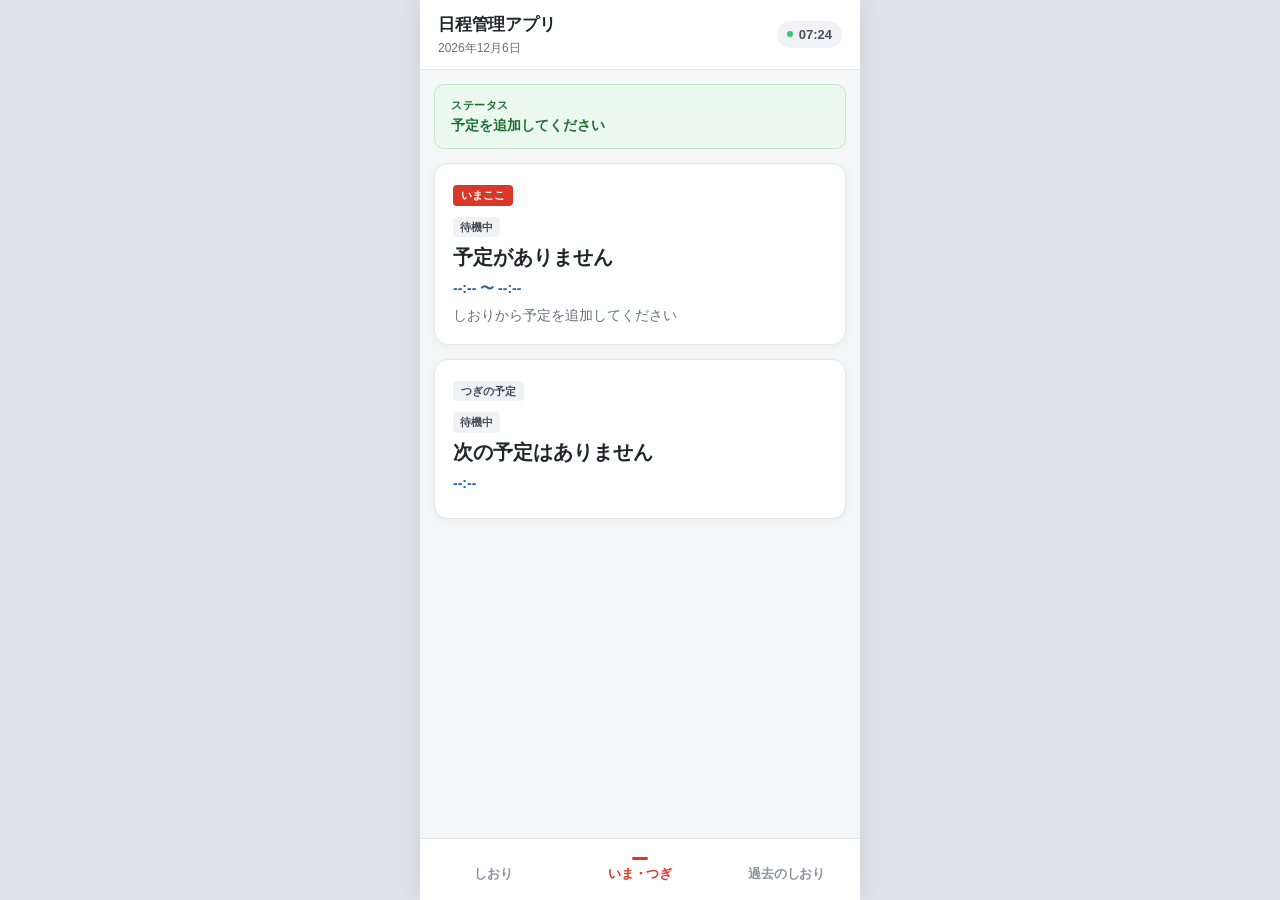
==== index.html @ 56a8723a "Add files via upload" ====
<!DOCTYPE html>
<html lang="ja">
<head>
  <meta charset="UTF-8">
  <meta name="viewport" content="width=device-width, initial-scale=1.0, maximum-scale=1.0, user-scalable=no, viewport-fit=cover">
  <meta name="theme-color" content="#FFFFFF">
  <meta name="apple-mobile-web-app-capable" content="yes">
  <meta name="apple-mobile-web-app-status-bar-style" content="default">
  <link rel="apple-touch-icon" href="icon.png">
  <link rel="icon" href="icon.png">
  <link rel="manifest" href="manifest.json">
  <title>日程管理アプリ</title>
  <link rel="stylesheet" href="style.css">
  <script>
    // オフライン自動保存（Service Worker登録）
    if ('serviceWorker' in navigator) {
      window.addEventListener('load', () => {
        navigator.serviceWorker.register('./sw.js').catch(err => console.log('SW reg error', err));
      });
    }
  </script>
</head>
<body>

  <!-- モバイルアプリコンテナ -->
  <div class="mobile-frame">
    
    <!-- アプリ共通ヘッダー -->
    <header class="app-header">
      <div class="header-inner">
        <div>
          <h1 class="header-title">日程管理アプリ</h1>
          <div id="header-date-sub" class="header-subtitle">--月--日</div>
        </div>
        <div class="current-time-badge">
          <span class="time-dot"></span>
          <span id="header-clock">09:00</span>
        </div>
      </div>
    </header>

    <!-- メイン表示領域 -->
    <main class="app-content">

      <!-- ================= 画面①: しおり（本日の日程限定） ================= -->
      <section id="view-schedule" class="view-panel">
        
        <div class="today-header-card">
          <div class="today-header-info">
            <span class="today-badge">本日</span>
            <span id="main-day-label" class="today-date-text">--月--日</span>
            <span id="main-day-spots-count" class="today-count-text">0件の予定</span>
          </div>
          <button id="btn-open-add-schedule" class="btn-primary-small">+ 予定を追加</button>
        </div>

        <p class="timeline-hint">予定を押すと「現在の予定にする」や「内容変更」ができます</p>

        <!-- 本日のタイムライン一覧 -->
        <div id="schedule-list" class="schedule-timeline">
          <!-- JSで動的に本日の予定を出力 -->
        </div>
      </section>

      <!-- ================= 画面②: いま・つぎ ================= -->
      <section id="view-now-next" class="view-panel active">
        
        <!-- ステータス（移動タイミング） -->
        <div id="timing-status-card" class="timing-card status-relax">
          <div class="timing-body">
            <div class="timing-label" id="timing-label">ステータス</div>
            <div class="timing-message" id="timing-message">予定を追加してください</div>
          </div>
        </div>

        <!-- 1. いまどこにいるか -->
        <div class="card now-card">
          <div class="card-tag tag-now">いまここ</div>
          <div class="card-content">
            <div class="spot-type-badge-wrap">
              <span id="now-spot-badge" class="type-badge badge-spot">場所</span>
            </div>
            <h3 id="now-spot-title" class="spot-title">予定がありません</h3>
            <p id="now-spot-time" class="spot-time">--:-- 〜 --:--</p>
            <p id="now-spot-memo" class="spot-memo">しおりから予定を追加してください</p>
          </div>
        </div>

        <!-- 2. 次の予定は何か -->
        <div class="card next-card">
          <div class="card-tag tag-next">つぎの予定</div>
          <div class="card-content">
            <div class="spot-type-badge-wrap">
              <span id="next-spot-badge" class="type-badge badge-spot">場所</span>
            </div>
            <h3 id="next-spot-title" class="spot-title">次の予定はありません</h3>
            <p id="next-spot-time" class="spot-time">--:-- 開始予定</p>
            <p id="next-spot-memo" class="spot-memo"></p>
          </div>
        </div>

        <!-- アクションボタン -->
        <div class="action-buttons-wrap">
          <button id="btn-next-action" class="btn-main-action" style="display: none;">
            <span>次へ進む（移動・到着）</span>
            <span class="btn-arrow">&rarr;</span>
          </button>
        </div>

      </section>

      <!-- ================= 画面③: 過去のしおり（過去日程・カレンダー） ================= -->
      <section id="view-undecided" class="view-panel">
        
        <div class="section-box">
          <div class="panel-header">
            <div>
              <h2 class="panel-section-title">過去の日程・しおり</h2>
              <span class="summary-sub">前後の日程を切り替えて閲覧できます</span>
            </div>
            <button id="btn-open-add-day" class="btn-secondary-small">+ 日程追加</button>
          </div>

          <!-- 日程ナビゲーション -->
          <div class="past-day-navigator">
            <button id="btn-past-prev" class="btn-day-nav" title="前の日へ">&lt;</button>
            <div class="past-day-center">
              <select id="select-past-day" class="day-select-dropdown">
                <!-- JSで動的に日付の選択肢を出力 -->
              </select>
            </div>
            <button id="btn-past-next" class="btn-day-nav" title="次の日へ">&gt;</button>
          </div>

          <!-- 選択した日程のしおり一覧 -->
          <div id="past-day-schedule-list" class="schedule-timeline mt-3">
            <!-- JSで動的に予定一覧を出力 -->
          </div>
        </div>

      </section>

    </main>

    <!-- 下部3ボタン ナビゲーションメニュー -->
    <nav class="bottom-nav">
      <button class="nav-button" data-view="schedule">
        <span class="nav-indicator"></span>
        <span class="nav-text">しおり</span>
      </button>

      <button class="nav-button active" data-view="now-next">
        <span class="nav-indicator"></span>
        <span class="nav-text">いま・つぎ</span>
      </button>

      <button class="nav-button" data-view="undecided">
        <span class="nav-indicator"></span>
        <span class="nav-text">過去のしおり</span>
      </button>
    </nav>

  </div>

  <!-- ポップアップモーダル: 予定カードをタップした時のメニュー -->
  <div id="modal-spot-action" class="modal hidden">
    <div class="modal-backdrop"></div>
    <div class="modal-card">
      <div class="modal-header">
        <h3 id="spot-action-title" class="modal-title">予定の操作</h3>
        <button id="btn-close-spot-action" class="modal-close-btn">&times;</button>
      </div>
      <div class="spot-action-body">
        <div id="spot-action-info" class="spot-action-info-box">
          <div id="spot-action-name" class="action-item-name"></div>
          <div id="spot-action-time" class="action-item-time"></div>
        </div>
        <div class="spot-action-buttons">
          <button id="btn-set-as-current" class="btn-action-primary">
            <div class="btn-action-text">
              <strong>現在の予定にする</strong>
              <small>しおりで赤く囲み、現在地として設定します</small>
            </div>
          </button>
          
          <button id="btn-open-edit-content" class="btn-action-secondary">
            <div class="btn-action-text">
              <strong>内容を変更する</strong>
              <small>時間、場所名、乗車・降車駅などを編集します</small>
            </div>
          </button>

          <button id="btn-delete-from-action" class="btn-action-danger">
            <div class="btn-action-text">
              <strong>この予定を削除する</strong>
            </div>
          </button>
        </div>
      </div>
    </div>
  </div>

  <!-- モーダル: 予定・交通機関の追加・編集 -->
  <div id="modal-edit-item" class="modal hidden">
    <div class="modal-backdrop"></div>
    <div class="modal-card">
      <div class="modal-header">
        <h3 id="modal-title">予定の追加</h3>
        <button id="btn-close-modal" class="modal-close-btn">&times;</button>
      </div>
      <form id="schedule-form" class="modal-body">
        <input type="hidden" id="form-item-id">
        
        <!-- 種別選択: 場所・予定名 or 交通機関 -->
        <div class="form-group">
          <label class="form-label-bold">追加する情報の種類 *</label>
          <div class="type-selector-tabs">
            <label class="type-tab-label">
              <input type="radio" name="entry-type" value="spot" checked id="radio-type-spot">
              <span class="type-tab-card">場所・予定名</span>
            </label>
            <label class="type-tab-label">
              <input type="radio" name="entry-type" value="transit" id="radio-type-transit">
              <span class="type-tab-card">交通機関・移動</span>
            </label>
          </div>
        </div>

        <!-- 1. 場所・予定名の場合の入力 -->
        <div id="field-spot-container" class="form-group">
          <label for="form-title">場所・予定名 *</label>
          <input type="text" id="form-title" placeholder="例: 清水寺、祇園でランチ" class="input-text">
        </div>

        <!-- 2. 交通機関の場合の入力（乗車駅と降車駅の欄） -->
        <div id="field-transit-container" class="transit-container hidden">
          <div class="form-group">
            <label for="form-transit-line">路線・交通手段（任意）</label>
            <input type="text" id="form-transit-line" placeholder="例: JR奈良線、市バス206系統、徒歩" class="input-text">
            <div class="transit-chips mt-1">
              <button type="button" class="transit-chip" data-val="JR">JR</button>
              <button type="button" class="transit-chip" data-val="地下鉄">地下鉄</button>
              <button type="button" class="transit-chip" data-val="京阪">京阪</button>
              <button type="button" class="transit-chip" data-val="阪急">阪急</button>
              <button type="button" class="transit-chip" data-val="市バス">市バス</button>
              <button type="button" class="transit-chip" data-val="徒歩">徒歩</button>
              <button type="button" class="transit-chip" data-val="タクシー">タクシー</button>
            </div>
          </div>

          <div class="form-row mt-2">
            <div class="form-group flex-1">
              <label for="form-departure-station">乗車駅（出発地） *</label>
              <input type="text" id="form-departure-station" placeholder="例: 京都駅" class="input-text">
            </div>
            <div class="station-arrow-col">&rarr;</div>
            <div class="form-group flex-1">
              <label for="form-arrival-station">降車駅（到着地） *</label>
              <input type="text" id="form-arrival-station" placeholder="例: 稲荷駅" class="input-text">
            </div>
          </div>
        </div>

        <!-- 時間入力 -->
        <div class="form-row">
          <div class="form-group flex-1">
            <label for="form-start-time" id="label-start-time">開始・出発時刻 *</label>
            <input type="time" id="form-start-time" required class="input-text">
          </div>
          <div class="form-group flex-1">
            <label for="form-end-time" id="label-end-time">終了・到着時刻</label>
            <input type="time" id="form-end-time" class="input-text">
          </div>
        </div>

        <div class="form-group">
          <label for="form-memo">メモ（番線・注意点・予約など）</label>
          <input type="text" id="form-memo" placeholder="例: 8番のりば、予約済みなど" class="input-text">
        </div>

        <div class="modal-actions">
          <button type="button" id="btn-delete-item" class="btn-delete hidden">削除</button>
          <div class="flex-spacer"></div>
          <button type="button" id="btn-cancel-modal" class="btn-cancel">キャンセル</button>
          <button type="submit" class="btn-submit">保存</button>
        </div>
      </form>
    </div>
  </div>

  <!-- モーダル: 新しい日程の追加 -->
  <div id="modal-add-day" class="modal hidden">
    <div class="modal-backdrop"></div>
    <div class="modal-card">
      <div class="modal-header">
        <h3>新しい日程を追加</h3>
        <button id="btn-close-day-modal" class="modal-close-btn">&times;</button>
      </div>
      <form id="day-form" class="modal-body">
        <div class="form-group">
          <label for="new-day-date">日付 *</label>
          <input type="date" id="new-day-date" required class="input-text">
        </div>
        <div class="modal-actions">
          <div class="flex-spacer"></div>
          <button type="button" id="btn-cancel-day-modal" class="btn-cancel">キャンセル</button>
          <button type="submit" class="btn-submit">追加する</button>
        </div>
      </form>
    </div>
  </div>

  <script src="app.js"></script>
</body>
</html>
---- style.css ----
/* ===================================================
   日程管理アプリ - スタイルシート (絵文字なし・ミニマルデザイン)
   =================================================== */

:root {
  --primary-red: #D93829;       /* 朱色・現在予定の赤枠カラー */
  --primary-red-bg: #FFF5F4;    /* 現在予定の薄い赤背景 */
  --text-main: #22252A;
  --text-sub: #68707D;
  --bg-app: #F5F6F8;
  --card-bg: #FFFFFF;
  --border-color: #E2E5E9;
  --accent-blue: #2463A7;
  --accent-blue-bg: #EEF5FB;
  --radius-lg: 14px;
  --radius-md: 10px;
  --radius-sm: 6px;
}

* {
  box-sizing: border-box;
  margin: 0;
  padding: 0;
  -webkit-tap-highlight-color: transparent;
}

body {
  font-family: -apple-system, BlinkMacSystemFont, "Segoe UI", Roboto, "Hiragino Sans", "Hiragino Kaku Gothic ProN", Meiryo, sans-serif;
  background-color: #DFE2E6;
  color: var(--text-main);
  line-height: 1.5;
  display: flex;
  justify-content: center;
  min-height: 100vh;
}

/* スマホ表示フレーム */
.mobile-frame {
  width: 100%;
  max-width: 440px;
  min-height: 100vh;
  background-color: var(--bg-app);
  display: flex;
  flex-direction: column;
  position: relative;
  box-shadow: 0 0 24px rgba(0, 0, 0, 0.08);
}

/* ヘッダー */
.app-header {
  background-color: #FFFFFF;
  border-bottom: 1px solid var(--border-color);
  padding: 12px 18px;
  position: sticky;
  top: 0;
  z-index: 20;
}

.header-inner {
  display: flex;
  justify-content: space-between;
  align-items: center;
}

.header-title {
  font-size: 17px;
  font-weight: 700;
  letter-spacing: -0.2px;
}

.header-subtitle {
  font-size: 12px;
  color: var(--text-sub);
  margin-top: 1px;
}

.current-time-badge {
  display: flex;
  align-items: center;
  gap: 6px;
  background: #F0F2F5;
  padding: 4px 10px;
  border-radius: 20px;
  font-size: 13px;
  font-weight: 600;
  color: #4A505A;
}

.time-dot {
  width: 6px;
  height: 6px;
  background-color: #2ECC71;
  border-radius: 50%;
  display: inline-block;
}

/* メインコンテンツ領域 */
.app-content {
  flex: 1;
  padding: 14px 14px 84px 14px;
  overflow-y: auto;
}

.view-panel {
  display: none;
}

.view-panel.active {
  display: block;
}

.panel-header {
  display: flex;
  justify-content: space-between;
  align-items: center;
  margin-bottom: 8px;
}

.panel-section-title {
  font-size: 16px;
  font-weight: 700;
}

.summary-sub {
  font-size: 12px;
  color: var(--text-sub);
}

.btn-primary-small {
  background-color: var(--primary-red);
  color: #FFFFFF;
  border: none;
  font-size: 13px;
  font-weight: 600;
  padding: 6px 12px;
  border-radius: var(--radius-sm);
  cursor: pointer;
}

.btn-primary-small:active {
  opacity: 0.9;
}

.btn-secondary-small {
  background-color: #EAECEF;
  color: var(--text-main);
  border: none;
  font-size: 13px;
  font-weight: 600;
  padding: 6px 12px;
  border-radius: var(--radius-sm);
  cursor: pointer;
}

/* ===================================================
   本日のしおりヘッダーカード
   =================================================== */
.today-header-card {
  background-color: #FFFFFF;
  border-radius: var(--radius-md);
  padding: 12px 14px;
  display: flex;
  align-items: center;
  justify-content: space-between;
  margin-bottom: 12px;
  border: 1px solid var(--border-color);
}

.today-header-info {
  display: flex;
  align-items: center;
  gap: 8px;
}

.today-badge {
  background-color: var(--primary-red);
  color: #FFFFFF;
  font-size: 10px;
  font-weight: 700;
  padding: 2px 6px;
  border-radius: 4px;
}

.today-date-text {
  font-size: 16px;
  font-weight: 700;
}

.today-count-text {
  font-size: 12px;
  color: var(--text-sub);
  margin-left: 4px;
}

.timeline-hint {
  font-size: 12px;
  color: var(--text-sub);
  margin-bottom: 12px;
}

/* ===================================================
   ① しおり (予定一覧)
   =================================================== */
.schedule-timeline {
  display: flex;
  flex-direction: column;
  gap: 10px;
}

.schedule-card {
  background-color: var(--card-bg);
  border-radius: var(--radius-md);
  padding: 14px 16px;
  border: 1.5px solid var(--border-color);
  position: relative;
  cursor: pointer;
  transition: all 0.15s ease;
}

.schedule-card:active {
  transform: scale(0.99);
}

/* ★ 現在の予定は赤く囲まれる表示 ★ */
.schedule-card.is-current {
  border: 2.5px solid var(--primary-red) !important;
  background-color: var(--primary-red-bg);
  box-shadow: 0 4px 16px rgba(217, 56, 41, 0.18);
}

.schedule-card.is-current::before {
  content: "現在";
  position: absolute;
  top: -10px;
  right: 14px;
  background-color: var(--primary-red);
  color: #FFFFFF;
  font-size: 10px;
  font-weight: 700;
  padding: 1px 8px;
  border-radius: 8px;
  letter-spacing: 0.5px;
}

.schedule-card.is-past {
  opacity: 0.55;
  background-color: #FAFAFA;
}

/* 交通機関（移動）カードの個別スタイル */
.schedule-card.is-transit {
  border-left: 5px solid var(--accent-blue);
  background-color: #F8FBFE;
}

.schedule-card.is-transit.is-current {
  border: 2.5px solid var(--primary-red) !important;
  border-left: 6px solid var(--primary-red) !important;
  background-color: var(--primary-red-bg);
}

.card-top-row {
  display: flex;
  justify-content: space-between;
  align-items: center;
  margin-bottom: 6px;
}

.type-badge {
  display: inline-block;
  font-size: 11px;
  font-weight: 700;
  padding: 2px 7px;
  border-radius: 4px;
}

.badge-spot {
  background-color: #F0F2F5;
  color: #4A505A;
}

.badge-transit {
  background-color: var(--accent-blue-bg);
  color: var(--accent-blue);
}

.schedule-time {
  font-size: 14px;
  font-weight: 700;
  color: var(--accent-blue);
}

.schedule-card.is-current .schedule-time {
  color: var(--primary-red);
}

.schedule-title {
  font-size: 16px;
  font-weight: 700;
  color: var(--text-main);
  margin-bottom: 4px;
}

.schedule-stations-row {
  font-size: 14px;
  font-weight: 600;
  color: var(--accent-blue);
  margin-bottom: 4px;
}

.schedule-memo {
  font-size: 13px;
  color: var(--text-sub);
  margin-top: 2px;
}

/* ===================================================
   ② いま・つぎ
   =================================================== */
.timing-card {
  border-radius: var(--radius-md);
  padding: 12px 16px;
  margin-bottom: 14px;
  border: 1px solid transparent;
}

.timing-card.status-relax {
  background-color: #EBF8EE;
  border-color: #C3E7CB;
  color: #206E34;
}

.timing-card.status-warning {
  background-color: #FFF9E6;
  border-color: #FFE599;
  color: #945B00;
}

.timing-card.status-move {
  background-color: #E8F2FC;
  border-color: #BCD9F6;
  color: #175294;
}

.timing-label {
  font-size: 11px;
  font-weight: 700;
  letter-spacing: 0.5px;
}

.timing-message {
  font-size: 14px;
  font-weight: 600;
  margin-top: 2px;
}

.card {
  background-color: var(--card-bg);
  border-radius: var(--radius-lg);
  padding: 18px;
  margin-bottom: 14px;
  border: 1.5px solid var(--border-color);
  box-shadow: 0 2px 8px rgba(0, 0, 0, 0.04);
}

.card-tag {
  display: inline-block;
  font-size: 11px;
  font-weight: 700;
  padding: 2px 8px;
  border-radius: 4px;
  margin-bottom: 8px;
}

.tag-now {
  background-color: var(--primary-red);
  color: #FFFFFF;
}

.tag-next {
  background-color: #EEF2F6;
  color: #434B58;
}

.spot-type-badge-wrap {
  margin-bottom: 4px;
}

.spot-title {
  font-size: 20px;
  font-weight: 700;
  margin-bottom: 6px;
  color: var(--text-main);
}

.spot-time {
  font-size: 14px;
  font-weight: 600;
  color: var(--accent-blue);
  margin-bottom: 6px;
}

.spot-memo {
  font-size: 14px;
  color: var(--text-sub);
}

.action-buttons-wrap {
  margin-top: 18px;
}

.btn-main-action {
  width: 100%;
  padding: 15px;
  background-color: var(--primary-red);
  color: #FFFFFF;
  border: none;
  border-radius: var(--radius-md);
  font-size: 16px;
  font-weight: 700;
  cursor: pointer;
  display: flex;
  justify-content: center;
  align-items: center;
  gap: 8px;
  box-shadow: 0 4px 12px rgba(217, 56, 41, 0.25);
}

.btn-main-action:active {
  transform: scale(0.98);
}

/* ===================================================
   ③ 過去のしおり
   =================================================== */
.section-box {
  background-color: #FFFFFF;
  border-radius: var(--radius-md);
  padding: 16px;
  border: 1px solid var(--border-color);
}

.mt-1 {
  margin-top: 4px;
}

.mt-2 {
  margin-top: 8px;
}

.mt-3 {
  margin-top: 12px;
}

.past-day-navigator {
  display: flex;
  align-items: center;
  justify-content: space-between;
  gap: 8px;
  margin-top: 10px;
}

.btn-day-nav {
  width: 32px;
  height: 32px;
  border-radius: var(--radius-sm);
  background-color: #F0F2F5;
  border: none;
  font-size: 15px;
  font-weight: 700;
  color: var(--text-main);
  cursor: pointer;
  display: flex;
  align-items: center;
  justify-content: center;
}

.btn-day-nav:active {
  background-color: #E2E5E9;
}

.past-day-center {
  flex: 1;
}

.day-select-dropdown {
  width: 100%;
  padding: 8px 10px;
  border-radius: var(--radius-sm);
  border: 1px solid var(--border-color);
  font-size: 14px;
  font-weight: 600;
  color: var(--text-main);
  background-color: #FAFAFA;
}

/* ===================================================
   下部3ボタン ナビゲーションバー
   =================================================== */
.bottom-nav {
  position: fixed;
  bottom: 0;
  left: 50%;
  transform: translateX(-50%);
  width: 100%;
  max-width: 440px;
  height: 62px;
  background-color: #FFFFFF;
  border-top: 1px solid var(--border-color);
  display: flex;
  justify-content: space-around;
  align-items: center;
  padding-bottom: env(safe-area-inset-bottom, 0px);
  z-index: 30;
}

.nav-button {
  flex: 1;
  height: 100%;
  background: none;
  border: none;
  display: flex;
  flex-direction: column;
  align-items: center;
  justify-content: center;
  gap: 5px;
  color: #8C939E;
  cursor: pointer;
  position: relative;
  transition: all 0.15s ease;
}

.nav-indicator {
  width: 16px;
  height: 3px;
  background-color: transparent;
  border-radius: 2px;
  transition: background-color 0.2s ease;
}

.nav-button.active .nav-indicator {
  background-color: var(--primary-red);
}

.nav-text {
  font-size: 13px;
  font-weight: 700;
  letter-spacing: -0.2px;
}

.nav-button.active .nav-text {
  color: var(--primary-red);
}

/* ===================================================
   モーダル & ポップアップ
   =================================================== */
.modal {
  position: fixed;
  top: 0;
  left: 0;
  width: 100%;
  height: 100%;
  z-index: 50;
  display: flex;
  align-items: flex-end;
  justify-content: center;
}

.modal.hidden {
  display: none !important;
}

.modal-backdrop {
  position: absolute;
  width: 100%;
  height: 100%;
  background: rgba(0, 0, 0, 0.45);
}

.modal-card {
  position: relative;
  width: 100%;
  max-width: 440px;
  background-color: #FFFFFF;
  border-radius: var(--radius-lg) var(--radius-lg) 0 0;
  padding: 20px;
  z-index: 51;
  max-height: 90vh;
  overflow-y: auto;
  animation: slideUp 0.2s ease-out;
}

@keyframes slideUp {
  from { transform: translateY(100%); }
  to { transform: translateY(0); }
}

.modal-header {
  display: flex;
  justify-content: space-between;
  align-items: center;
  margin-bottom: 16px;
}

.modal-header h3 {
  font-size: 17px;
  font-weight: 700;
}

.modal-close-btn {
  background: none;
  border: none;
  font-size: 22px;
  color: var(--text-sub);
  cursor: pointer;
  width: 32px;
  height: 32px;
  display: flex;
  align-items: center;
  justify-content: center;
  border-radius: 50%;
}

.spot-action-info-box {
  background-color: #F8F9FA;
  padding: 12px 14px;
  border-radius: var(--radius-sm);
  margin-bottom: 16px;
  border: 1px solid var(--border-color);
}

.action-item-name {
  font-size: 16px;
  font-weight: 700;
  color: var(--text-main);
}

.action-item-time {
  font-size: 13px;
  color: var(--accent-blue);
  margin-top: 2px;
}

.spot-action-buttons {
  display: flex;
  flex-direction: column;
  gap: 10px;
}

.btn-action-primary, .btn-action-secondary, .btn-action-danger {
  width: 100%;
  padding: 13px 16px;
  border-radius: var(--radius-md);
  border: 1.5px solid transparent;
  cursor: pointer;
  text-align: left;
}

.btn-action-primary {
  background-color: var(--primary-red-bg);
  border-color: #F8C8C4;
  color: var(--primary-red);
}

.btn-action-secondary {
  background-color: #F5F6F8;
  border-color: var(--border-color);
  color: var(--text-main);
}

.btn-action-danger {
  background-color: #FFFFFF;
  border-color: #FBD5D5;
  color: #DC3545;
}

.btn-action-text strong {
  display: block;
  font-size: 15px;
}

.btn-action-text small {
  display: block;
  font-size: 12px;
  opacity: 0.8;
  margin-top: 2px;
}

.form-label-bold {
  font-size: 13px;
  font-weight: 700;
  color: var(--text-main);
}

.type-selector-tabs {
  display: flex;
  gap: 8px;
  margin-top: 4px;
}

.type-tab-label {
  flex: 1;
  cursor: pointer;
}

.type-tab-label input[type="radio"] {
  display: none;
}

.type-tab-card {
  display: block;
  padding: 9px;
  text-align: center;
  border-radius: var(--radius-sm);
  background-color: #F0F2F5;
  font-size: 13px;
  font-weight: 700;
  color: var(--text-sub);
  border: 1.5px solid transparent;
}

.type-tab-label input[type="radio"]:checked + .type-tab-card {
  background-color: #FFFFFF;
  border-color: var(--primary-red);
  color: var(--primary-red);
  box-shadow: 0 2px 6px rgba(217, 56, 41, 0.15);
}

/* 交通機関（乗車駅・降車駅）のレイアウト */
.transit-container {
  display: flex;
  flex-direction: column;
  gap: 6px;
}

.station-arrow-col {
  display: flex;
  align-items: center;
  justify-content: center;
  padding-top: 22px;
  font-size: 18px;
  font-weight: 700;
  color: #8C939E;
}

.transit-chips {
  display: flex;
  flex-wrap: wrap;
  gap: 5px;
}

.transit-chip {
  background: #F0F2F5;
  border: none;
  padding: 4px 8px;
  border-radius: 4px;
  font-size: 11px;
  font-weight: 600;
  color: #4A505A;
  cursor: pointer;
}

.modal-body {
  display: flex;
  flex-direction: column;
  gap: 14px;
}

.form-group {
  display: flex;
  flex-direction: column;
  gap: 5px;
}

.form-group label {
  font-size: 12px;
  font-weight: 600;
  color: var(--text-sub);
}

.form-row {
  display: flex;
  gap: 10px;
}

.flex-1 {
  flex: 1;
}

.input-text {
  padding: 9px 12px;
  border: 1px solid var(--border-color);
  border-radius: var(--radius-sm);
  font-size: 15px;
  outline: none;
  background-color: #FAFAFA;
}

.input-text:focus {
  border-color: var(--primary-red);
  background-color: #FFFFFF;
}

.modal-actions {
  display: flex;
  align-items: center;
  gap: 10px;
  margin-top: 10px;
}

.flex-spacer {
  flex: 1;
}

.btn-cancel {
  background: #F0F2F5;
  border: none;
  padding: 9px 16px;
  border-radius: var(--radius-sm);
  font-size: 14px;
  font-weight: 600;
  cursor: pointer;
}

.btn-submit {
  background: var(--primary-red);
  color: #FFFFFF;
  border: none;
  padding: 9px 20px;
  border-radius: var(--radius-sm);
  font-size: 14px;
  font-weight: 700;
  cursor: pointer;
}

.btn-delete {
  background: none;
  border: none;
  color: #DC3545;
  font-size: 14px;
  font-weight: 600;
  cursor: pointer;
}
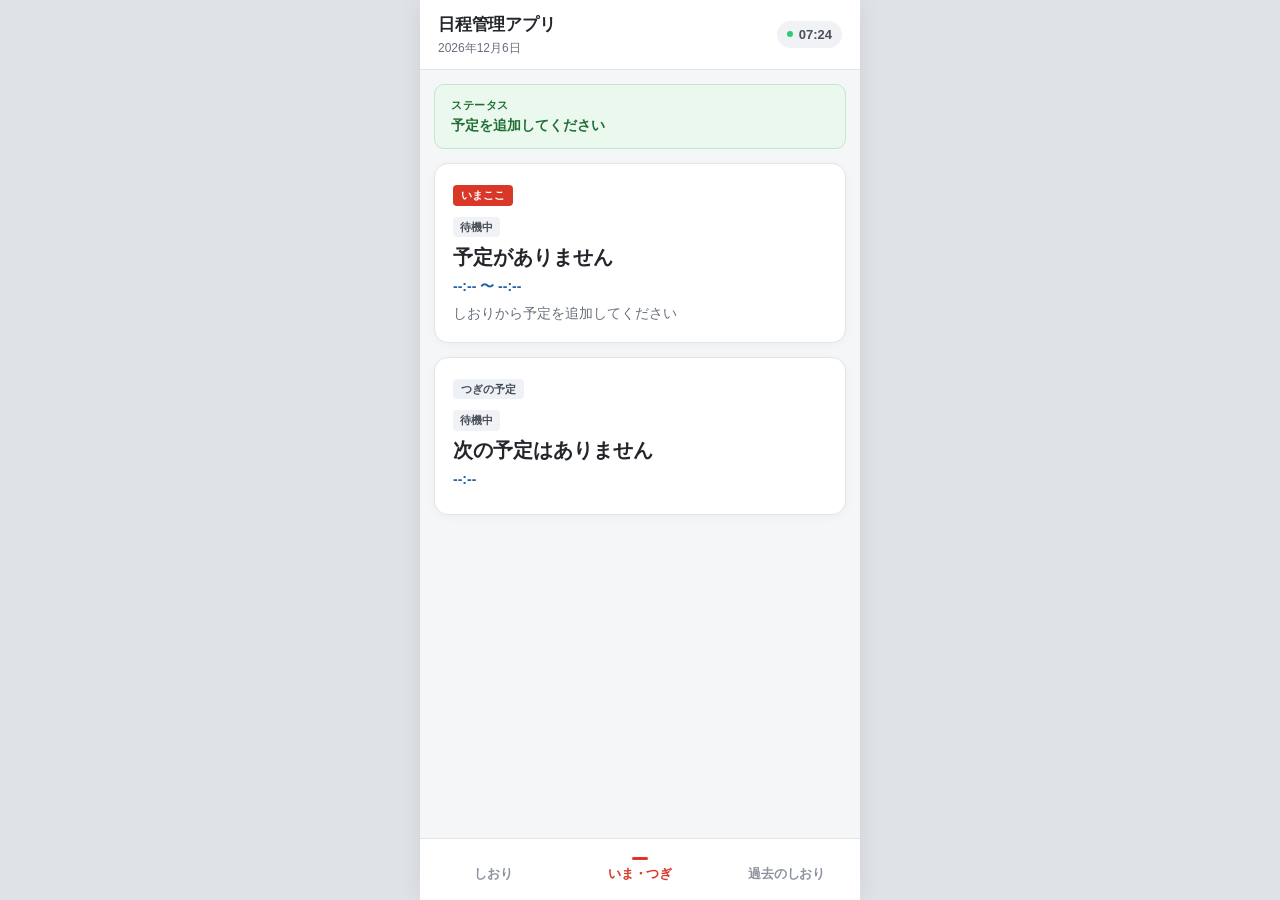
==== commit 7677ab17: "Add files via upload" ====
--- a/index.html
+++ b/index.html
@@ -12,7 +12,6 @@
   <title>日程管理アプリ</title>
   <link rel="stylesheet" href="style.css">
   <script>
-    // オフライン自動保存（Service Worker登録）
     if ('serviceWorker' in navigator) {
       window.addEventListener('load', () => {
         navigator.serviceWorker.register('./sw.js').catch(err => console.log('SW reg error', err));
@@ -54,7 +53,7 @@
           <button id="btn-open-add-schedule" class="btn-primary-small">+ 予定を追加</button>
         </div>
 
-        <p class="timeline-hint">予定を押すと「現在の予定にする」や「内容変更」ができます</p>
+        <p class="timeline-hint">予定を押すと操作メニュー、長押しで並び替えできます</p>
 
         <!-- 本日のタイムライン一覧 -->
         <div id="schedule-list" class="schedule-timeline">
@@ -81,6 +80,7 @@
               <span id="now-spot-badge" class="type-badge badge-spot">場所</span>
             </div>
             <h3 id="now-spot-title" class="spot-title">予定がありません</h3>
+            <p id="now-spot-sub" class="spot-sub-info"></p>
             <p id="now-spot-time" class="spot-time">--:-- 〜 --:--</p>
             <p id="now-spot-memo" class="spot-memo">しおりから予定を追加してください</p>
           </div>
@@ -94,6 +94,7 @@
               <span id="next-spot-badge" class="type-badge badge-spot">場所</span>
             </div>
             <h3 id="next-spot-title" class="spot-title">次の予定はありません</h3>
+            <p id="next-spot-sub" class="spot-sub-info"></p>
             <p id="next-spot-time" class="spot-time">--:-- 開始予定</p>
             <p id="next-spot-memo" class="spot-memo"></p>
           </div>
@@ -186,7 +187,7 @@
           <button id="btn-open-edit-content" class="btn-action-secondary">
             <div class="btn-action-text">
               <strong>内容を変更する</strong>
-              <small>時間、場所名、乗車・降車駅などを編集します</small>
+              <small>時間、場所名、駅名、乗り場などを編集します</small>
             </div>
           </button>
 
@@ -226,15 +227,41 @@
           </div>
         </div>
 
-        <!-- 1. 場所・予定名の場合の入力 -->
-        <div id="field-spot-container" class="form-group">
-          <label for="form-title">場所・予定名 *</label>
-          <input type="text" id="form-title" placeholder="例: 清水寺、祇園でランチ" class="input-text">
-        </div>
-
-        <!-- 2. 交通機関の場合の入力（乗車駅と降車駅の欄） -->
+        <!-- 1. 場所・予定名の場合の入力（最寄り駅を追加、路線・駅は削除） -->
+        <div id="field-spot-container" class="form-group-stack">
+          <div class="form-group">
+            <label for="form-title">場所・予定名 *</label>
+            <input type="text" id="form-title" placeholder="例: 清水寺、祇園でランチ" class="input-text">
+          </div>
+          <div class="form-group mt-2">
+            <label for="form-nearest-station">最寄り駅（任意）</label>
+            <input type="text" id="form-nearest-station" placeholder="例: 清水五条駅、祇園四条駅" class="input-text">
+          </div>
+        </div>
+
+        <!-- 2. 交通機関の場合の入力（乗車駅・降車駅を一番上へ、乗り場欄を追加） -->
         <div id="field-transit-container" class="transit-container hidden">
-          <div class="form-group">
+          <!-- 乗車駅・降車駅（一番上に配置） -->
+          <div class="form-row">
+            <div class="form-group flex-1">
+              <label for="form-departure-station">乗車駅（出発地） *</label>
+              <input type="text" id="form-departure-station" placeholder="例: 京都駅" class="input-text">
+            </div>
+            <div class="station-arrow-col">&rarr;</div>
+            <div class="form-group flex-1">
+              <label for="form-arrival-station">降車駅（到着地） *</label>
+              <input type="text" id="form-arrival-station" placeholder="例: 稲荷駅" class="input-text">
+            </div>
+          </div>
+
+          <!-- 何番乗り場か -->
+          <div class="form-group mt-2">
+            <label for="form-transit-platform">乗り場（番線）（任意）</label>
+            <input type="text" id="form-transit-platform" placeholder="例: 8番のりば、D2乗り場" class="input-text">
+          </div>
+
+          <!-- 路線・交通手段 -->
+          <div class="form-group mt-2">
             <label for="form-transit-line">路線・交通手段（任意）</label>
             <input type="text" id="form-transit-line" placeholder="例: JR奈良線、市バス206系統、徒歩" class="input-text">
             <div class="transit-chips mt-1">
@@ -247,22 +274,10 @@
               <button type="button" class="transit-chip" data-val="タクシー">タクシー</button>
             </div>
           </div>
-
-          <div class="form-row mt-2">
-            <div class="form-group flex-1">
-              <label for="form-departure-station">乗車駅（出発地） *</label>
-              <input type="text" id="form-departure-station" placeholder="例: 京都駅" class="input-text">
-            </div>
-            <div class="station-arrow-col">&rarr;</div>
-            <div class="form-group flex-1">
-              <label for="form-arrival-station">降車駅（到着地） *</label>
-              <input type="text" id="form-arrival-station" placeholder="例: 稲荷駅" class="input-text">
-            </div>
-          </div>
         </div>
 
         <!-- 時間入力 -->
-        <div class="form-row">
+        <div class="form-row mt-2">
           <div class="form-group flex-1">
             <label for="form-start-time" id="label-start-time">開始・出発時刻 *</label>
             <input type="time" id="form-start-time" required class="input-text">
@@ -273,9 +288,9 @@
           </div>
         </div>
 
-        <div class="form-group">
-          <label for="form-memo">メモ（番線・注意点・予約など）</label>
-          <input type="text" id="form-memo" placeholder="例: 8番のりば、予約済みなど" class="input-text">
+        <div class="form-group mt-2">
+          <label for="form-memo">メモ（注意点・予約・料金など）</label>
+          <input type="text" id="form-memo" placeholder="例: 乗換注意、予約番号など" class="input-text">
         </div>
 
         <div class="modal-actions">
@@ -310,6 +325,9 @@
     </div>
   </div>
 
+  <!-- 操作フィードバック用トースト通知 -->
+  <div id="app-toast" class="app-toast"></div>
+
   <script src="app.js"></script>
 </body>
 </html>
--- a/style.css
+++ b/style.css
@@ -214,7 +214,10 @@
   border: 1.5px solid var(--border-color);
   position: relative;
   cursor: pointer;
-  transition: all 0.15s ease;
+  transition: transform 0.15s ease, box-shadow 0.15s ease, opacity 0.15s ease;
+  user-select: none;
+  -webkit-user-select: none;
+  touch-action: pan-y;
 }
 
 .schedule-card:active {
@@ -247,7 +250,7 @@
   background-color: #FAFAFA;
 }
 
-/* 交通機関（移動）カードの個別スタイル */
+/* 交通機関カードの個別スタイル */
 .schedule-card.is-transit {
   border-left: 5px solid var(--accent-blue);
   background-color: #F8FBFE;
@@ -301,10 +304,56 @@
   margin-bottom: 4px;
 }
 
+/* ★ ご要望: 乗車駅と降車駅どちらもハッキリ見える表示 ★ */
 .schedule-stations-row {
+  font-size: 16px;
+  font-weight: 700;
+  color: var(--text-main);
+  display: flex;
+  align-items: center;
+  gap: 8px;
+  margin-bottom: 4px;
+}
+
+.station-badge {
+  background-color: #FFFFFF;
+  padding: 3px 8px;
+  border-radius: 4px;
+  border: 1px solid #D2DFEE;
+  color: var(--accent-blue);
+}
+
+.station-arrow {
+  color: var(--accent-blue);
   font-size: 14px;
-  font-weight: 600;
-  color: var(--accent-blue);
+}
+
+.transit-sub-row {
+  display: flex;
+  align-items: center;
+  gap: 6px;
+  font-size: 13px;
+  color: var(--text-sub);
+  margin-bottom: 4px;
+}
+
+.platform-badge {
+  background-color: #FFF3DC;
+  color: #B26A00;
+  font-size: 11px;
+  font-weight: 700;
+  padding: 1px 6px;
+  border-radius: 4px;
+  border: 1px solid #FFE2AA;
+}
+
+.nearest-badge {
+  display: inline-block;
+  background-color: #F0F2F5;
+  color: #555E6D;
+  font-size: 11px;
+  padding: 1px 7px;
+  border-radius: 4px;
   margin-bottom: 4px;
 }
 
@@ -389,8 +438,15 @@
 .spot-title {
   font-size: 20px;
   font-weight: 700;
-  margin-bottom: 6px;
+  margin-bottom: 4px;
   color: var(--text-main);
+}
+
+.spot-sub-info {
+  font-size: 13px;
+  font-weight: 600;
+  color: var(--accent-blue);
+  margin-bottom: 4px;
 }
 
 .spot-time {
@@ -731,7 +787,12 @@
 .transit-container {
   display: flex;
   flex-direction: column;
-  gap: 6px;
+  gap: 2px;
+}
+
+.form-group-stack {
+  display: flex;
+  flex-direction: column;
 }
 
 .station-arrow-col {
@@ -741,7 +802,7 @@
   padding-top: 22px;
   font-size: 18px;
   font-weight: 700;
-  color: #8C939E;
+  color: var(--accent-blue);
 }
 
 .transit-chips {
@@ -764,7 +825,7 @@
 .modal-body {
   display: flex;
   flex-direction: column;
-  gap: 14px;
+  gap: 10px;
 }
 
 .form-group {
@@ -781,7 +842,7 @@
 
 .form-row {
   display: flex;
-  gap: 10px;
+  gap: 8px;
 }
 
 .flex-1 {
@@ -842,3 +903,120 @@
   font-weight: 600;
   cursor: pointer;
 }
+
+/* ===================================================
+   予定の長押しドラッグ＆ドロップ並び替えスタイル
+   =================================================== */
+
+/* ドラッグ元のプレースホルダー */
+.schedule-card.is-dragging-original {
+  opacity: 0.35 !important;
+  border: 2px dashed #9EABC0 !important;
+  background-color: #F0F3F8 !important;
+  box-shadow: none !important;
+  transform: scale(0.98) !important;
+}
+
+/* 長押し中に浮き上がるゴースト要素 */
+.drag-ghost {
+  position: fixed !important;
+  z-index: 10000 !important;
+  pointer-events: none !important;
+  border-radius: var(--radius-md) !important;
+  background-color: #FFFFFF !important;
+  border: 2px solid var(--accent-blue) !important;
+  box-shadow: 0 14px 32px rgba(20, 45, 80, 0.28) !important;
+  transform: scale(1.03) !important;
+  opacity: 0.96 !important;
+  margin: 0 !important;
+  box-sizing: border-box !important;
+  transition: transform 0.08s ease, box-shadow 0.08s ease !important;
+}
+
+.drag-ghost.is-current {
+  border: 2.5px solid var(--primary-red) !important;
+}
+
+/* 挿入位置を示す青いラインインジケーター */
+.drop-indicator {
+  height: 4px;
+  background-color: var(--accent-blue);
+  border-radius: 2px;
+  margin: 4px 0;
+  box-shadow: 0 0 10px rgba(36, 99, 167, 0.6);
+  position: relative;
+  transition: all 0.15s ease;
+}
+
+.drop-indicator::before {
+  content: "";
+  position: absolute;
+  left: -4px;
+  top: -4px;
+  width: 12px;
+  height: 12px;
+  border-radius: 50%;
+  background-color: var(--accent-blue);
+}
+
+.drop-indicator::after {
+  content: "";
+  position: absolute;
+  right: -4px;
+  top: -4px;
+  width: 12px;
+  height: 12px;
+  border-radius: 50%;
+  background-color: var(--accent-blue);
+}
+
+/* カード右上の控えめなドラッグ用グリップアイコン */
+.drag-grip-icon {
+  display: inline-flex;
+  flex-direction: column;
+  justify-content: center;
+  align-items: center;
+  gap: 2.5px;
+  width: 16px;
+  height: 16px;
+  opacity: 0.35;
+  margin-left: 6px;
+  cursor: grab;
+}
+
+.drag-grip-icon span {
+  display: block;
+  width: 12px;
+  height: 2px;
+  background-color: #555E6D;
+  border-radius: 1px;
+}
+
+.schedule-card:active .drag-grip-icon {
+  opacity: 0.7;
+}
+
+/* 並び替え完了時のトースト通知 */
+.app-toast {
+  position: fixed;
+  bottom: 80px;
+  left: 50%;
+  transform: translateX(-50%) translateY(20px);
+  background-color: rgba(30, 36, 46, 0.92);
+  color: #FFFFFF;
+  padding: 10px 18px;
+  border-radius: 20px;
+  font-size: 13px;
+  font-weight: 600;
+  box-shadow: 0 6px 20px rgba(0, 0, 0, 0.25);
+  z-index: 99999;
+  opacity: 0;
+  pointer-events: none;
+  transition: opacity 0.25s ease, transform 0.25s ease;
+  white-space: nowrap;
+}
+
+.app-toast.show {
+  opacity: 1;
+  transform: translateX(-50%) translateY(0);
+}
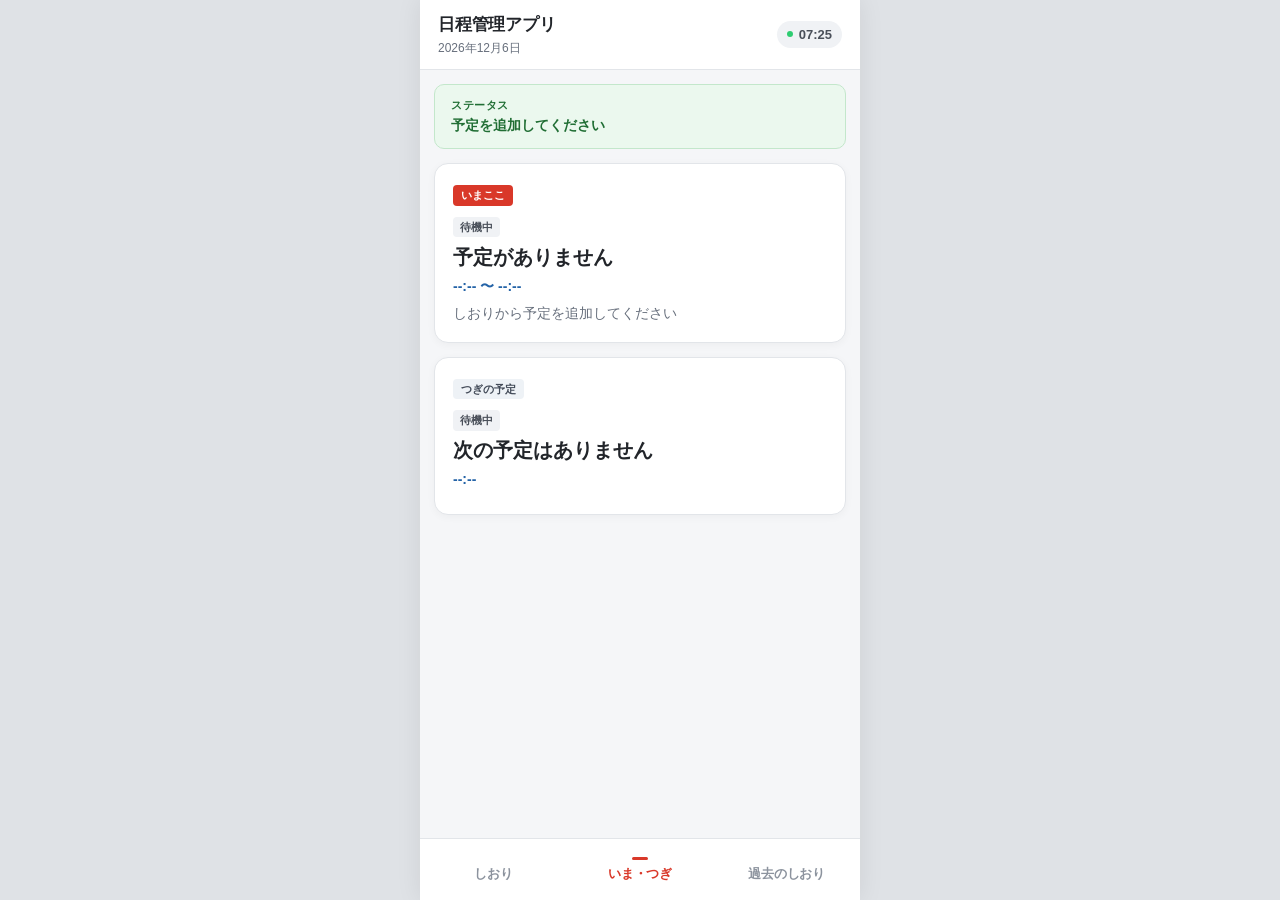
==== commit b61b7f6d: "Add files via upload" ====
--- a/index.html
+++ b/index.html
@@ -240,7 +240,7 @@
         </div>
 
         <!-- 2. 交通機関の場合の入力（乗車駅・降車駅を一番上へ、乗り場欄を追加） -->
-        <div id="field-transit-container" class="transit-container hidden">
+        <div id="field-transit-container" class="transit-container hidden" style="display: none;">
           <!-- 乗車駅・降車駅（一番上に配置） -->
           <div class="form-row">
             <div class="form-group flex-1">
--- a/style.css
+++ b/style.css
@@ -623,6 +623,7 @@
   justify-content: center;
 }
 
+.hidden,
 .modal.hidden {
   display: none !important;
 }
@@ -788,6 +789,11 @@
   display: flex;
   flex-direction: column;
   gap: 2px;
+}
+
+.transit-container.hidden,
+.form-group-stack.hidden {
+  display: none !important;
 }
 
 .form-group-stack {
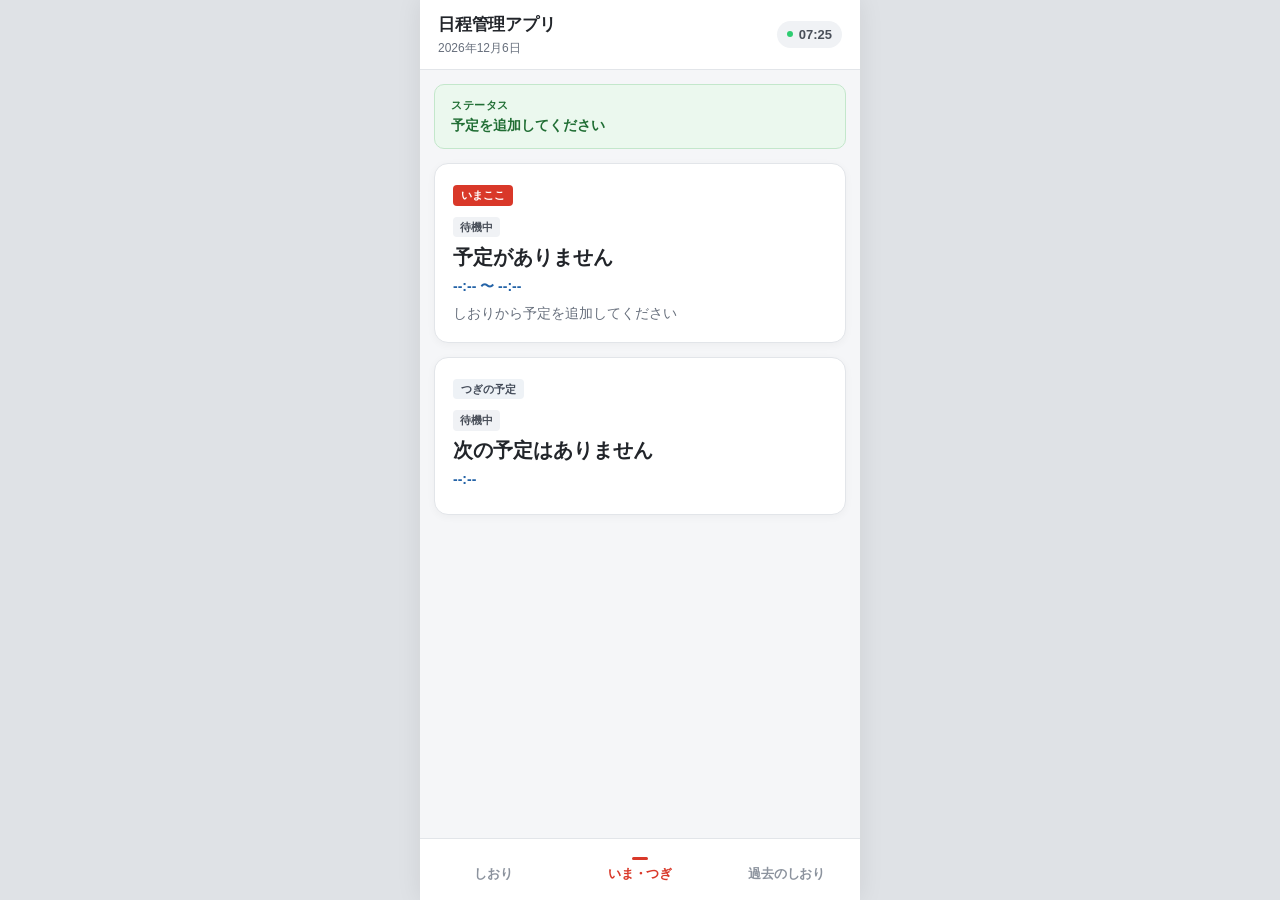
==== commit b72f1448: "Add files via upload" ====
--- a/index.html
+++ b/index.html
@@ -10,11 +10,13 @@
   <link rel="icon" href="icon.png">
   <link rel="manifest" href="manifest.json">
   <title>日程管理アプリ</title>
-  <link rel="stylesheet" href="style.css">
+  <link rel="stylesheet" href="style.css?v=7">
   <script>
     if ('serviceWorker' in navigator) {
       window.addEventListener('load', () => {
-        navigator.serviceWorker.register('./sw.js').catch(err => console.log('SW reg error', err));
+        navigator.serviceWorker.register('./sw.js').then(reg => {
+          reg.update(); // 起動時に常に最新バージョンをチェック
+        }).catch(err => console.log('SW reg error', err));
       });
     }
   </script>
@@ -328,6 +330,6 @@
   <!-- 操作フィードバック用トースト通知 -->
   <div id="app-toast" class="app-toast"></div>
 
-  <script src="app.js"></script>
+  <script src="app.js?v=7"></script>
 </body>
 </html>
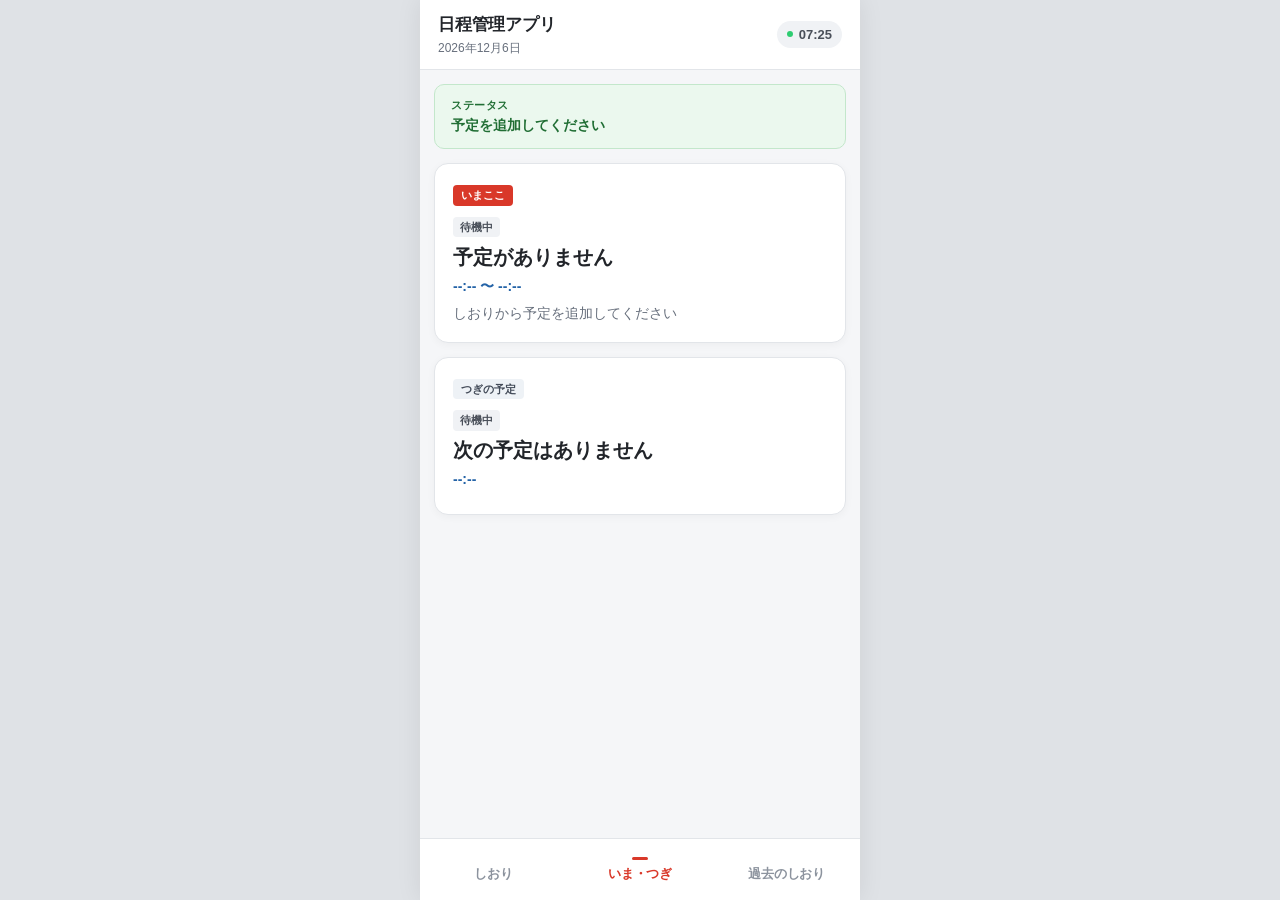
==== commit 3eabd075: "Add files via upload" ====
--- a/index.html
+++ b/index.html
@@ -10,7 +10,7 @@
   <link rel="icon" href="icon.png">
   <link rel="manifest" href="manifest.json">
   <title>日程管理アプリ</title>
-  <link rel="stylesheet" href="style.css?v=7">
+  <link rel="stylesheet" href="style.css?v=10">
   <script>
     if ('serviceWorker' in navigator) {
       window.addEventListener('load', () => {
@@ -246,12 +246,12 @@
           <!-- 乗車駅・降車駅（一番上に配置） -->
           <div class="form-row">
             <div class="form-group flex-1">
-              <label for="form-departure-station">乗車駅（出発地） *</label>
+              <label for="form-departure-station">乗車駅 *</label>
               <input type="text" id="form-departure-station" placeholder="例: 京都駅" class="input-text">
             </div>
             <div class="station-arrow-col">&rarr;</div>
             <div class="form-group flex-1">
-              <label for="form-arrival-station">降車駅（到着地） *</label>
+              <label for="form-arrival-station">降車駅 *</label>
               <input type="text" id="form-arrival-station" placeholder="例: 稲荷駅" class="input-text">
             </div>
           </div>
@@ -330,6 +330,6 @@
   <!-- 操作フィードバック用トースト通知 -->
   <div id="app-toast" class="app-toast"></div>
 
-  <script src="app.js?v=7"></script>
+  <script src="app.js?v=10"></script>
 </body>
 </html>
--- a/style.css
+++ b/style.css
@@ -639,9 +639,10 @@
   position: relative;
   width: 100%;
   max-width: 440px;
+  box-sizing: border-box;
   background-color: #FFFFFF;
   border-radius: var(--radius-lg) var(--radius-lg) 0 0;
-  padding: 20px;
+  padding: 18px 16px;
   z-index: 51;
   max-height: 90vh;
   overflow-y: auto;
@@ -805,10 +806,12 @@
   display: flex;
   align-items: center;
   justify-content: center;
-  padding-top: 22px;
-  font-size: 18px;
+  padding-bottom: 9px;
+  font-size: 16px;
   font-weight: 700;
   color: var(--accent-blue);
+  flex-shrink: 0;
+  width: 18px;
 }
 
 .transit-chips {
@@ -848,18 +851,24 @@
 
 .form-row {
   display: flex;
-  gap: 8px;
+  align-items: flex-end;
+  gap: 6px;
+  width: 100%;
 }
 
 .flex-1 {
-  flex: 1;
+  flex: 1 1 0%;
+  min-width: 0;
 }
 
 .input-text {
-  padding: 9px 12px;
+  width: 100%;
+  box-sizing: border-box;
+  min-width: 0;
+  padding: 9px 10px;
   border: 1px solid var(--border-color);
   border-radius: var(--radius-sm);
-  font-size: 15px;
+  font-size: 14px;
   outline: none;
   background-color: #FAFAFA;
 }
@@ -1026,3 +1035,23 @@
   opacity: 1;
   transform: translateX(-50%) translateY(0);
 }
+
+/* ===================================================
+   時間重複（時間かぶり）表示スタイル
+   =================================================== */
+.overlap-badge {
+  display: inline-block;
+  font-size: 11px;
+  font-weight: 700;
+  color: #C0392B;
+  background-color: #FDEDEC;
+  border: 1px solid #F5B7B1;
+  padding: 1px 7px;
+  border-radius: 4px;
+  letter-spacing: 0.3px;
+}
+
+.schedule-card.is-overlapping {
+  border-color: #F5B7B1 !important;
+  background-color: #FFFDFD;
+}
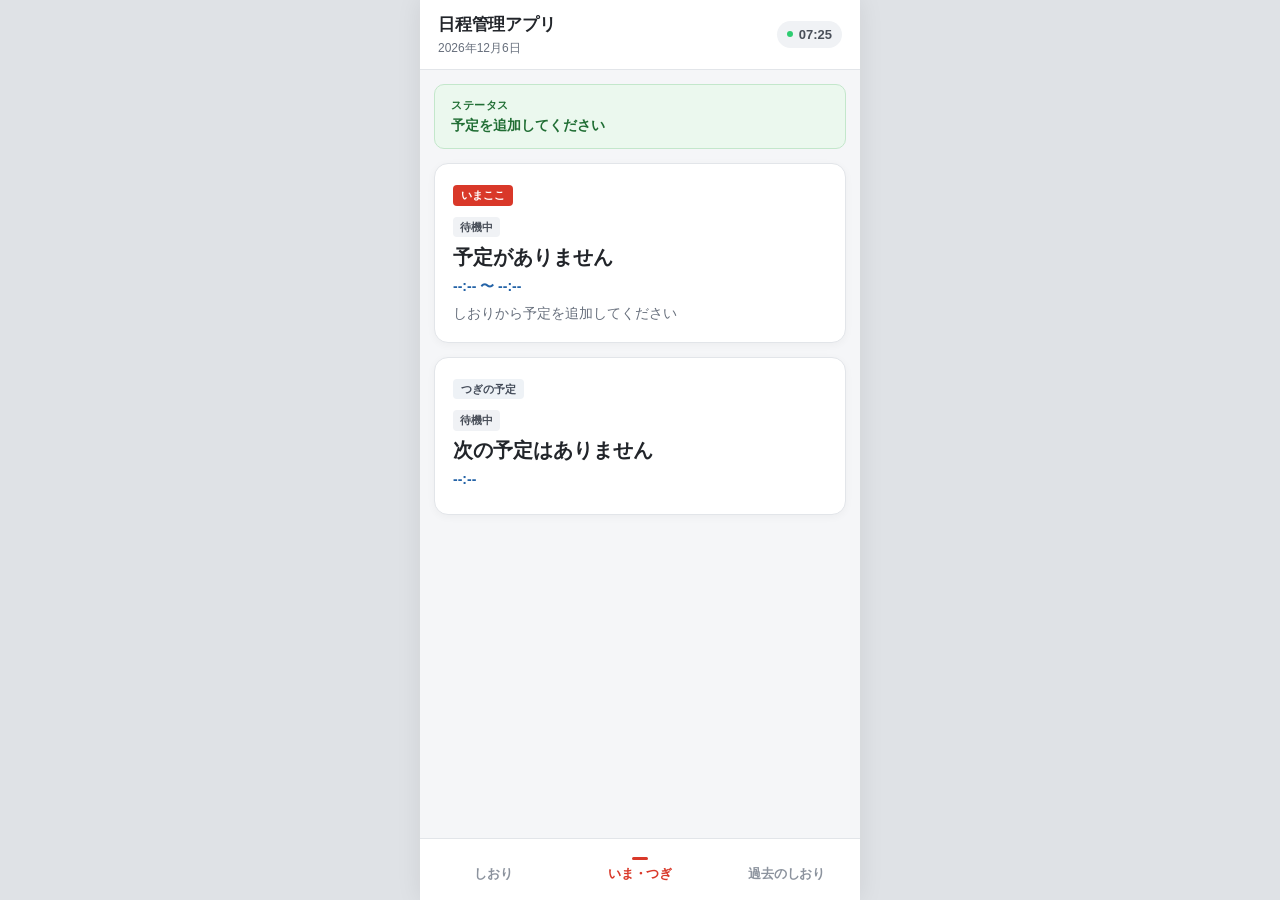
==== commit 5292d5ca: "Add files via upload" ====
--- a/index.html
+++ b/index.html
@@ -10,7 +10,7 @@
   <link rel="icon" href="icon.png">
   <link rel="manifest" href="manifest.json">
   <title>日程管理アプリ</title>
-  <link rel="stylesheet" href="style.css?v=10">
+  <link rel="stylesheet" href="style.css?v=11">
   <script>
     if ('serviceWorker' in navigator) {
       window.addEventListener('load', () => {
@@ -43,23 +43,45 @@
     <!-- メイン表示領域 -->
     <main class="app-content">
 
-      <!-- ================= 画面①: しおり（本日の日程限定） ================= -->
+      <!-- ================= 画面①: しおり（日程切り替え・事前作成対応） ================= -->
       <section id="view-schedule" class="view-panel">
         
-        <div class="today-header-card">
-          <div class="today-header-info">
-            <span class="today-badge">本日</span>
-            <span id="main-day-label" class="today-date-text">--月--日</span>
-            <span id="main-day-spots-count" class="today-count-text">0件の予定</span>
-          </div>
-          <button id="btn-open-add-schedule" class="btn-primary-small">+ 予定を追加</button>
+        <!-- 日程ヘッダーカード（前後の日程切り替え・新規日程追加・日程変更） -->
+        <div class="schedule-day-card">
+          <!-- 上段: 日程ナビゲーションバー -->
+          <div class="schedule-day-nav-row">
+            <button id="btn-schedule-prev" class="btn-day-nav" title="前の日へ" aria-label="前の日へ">&lt;</button>
+            <div class="schedule-day-center">
+              <span id="schedule-day-badge" class="day-rel-badge badge-today">本日</span>
+              <div class="schedule-select-wrapper">
+                <select id="select-schedule-day" class="schedule-day-select">
+                  <!-- JSで動的に全日程の選択肢を出力 -->
+                </select>
+                <span class="select-dropdown-caret">&#9662;</span>
+              </div>
+            </div>
+            <button id="btn-schedule-next" class="btn-day-nav" title="次の日へ" aria-label="次の日へ">&gt;</button>
+            <button id="btn-open-add-day-schedule" class="btn-day-add" title="明日や明後日などの新しい日程を追加">+ 日程</button>
+          </div>
+
+          <!-- 下段: 日程詳細情報とアクション -->
+          <div class="schedule-day-sub-row">
+            <div class="schedule-day-meta">
+              <span id="main-day-label" class="schedule-full-date">--月--日(--)</span>
+              <span id="main-day-spots-count" class="today-count-text">0件の予定</span>
+            </div>
+            <div class="schedule-day-actions">
+              <button id="btn-open-edit-day" class="btn-sub-link" title="この日程の日付変更・削除">日程の変更</button>
+              <button id="btn-open-add-schedule" class="btn-primary-small">+ 予定を追加</button>
+            </div>
+          </div>
         </div>
 
         <p class="timeline-hint">予定を押すと操作メニュー、長押しで並び替えできます</p>
 
-        <!-- 本日のタイムライン一覧 -->
+        <!-- 選択された日程のタイムライン一覧 -->
         <div id="schedule-list" class="schedule-timeline">
-          <!-- JSで動的に本日の予定を出力 -->
+          <!-- JSで動的に予定を出力 -->
         </div>
       </section>
 
@@ -310,7 +332,7 @@
     <div class="modal-backdrop"></div>
     <div class="modal-card">
       <div class="modal-header">
-        <h3>新しい日程を追加</h3>
+        <h3 id="modal-add-day-title">新しい日程を追加</h3>
         <button id="btn-close-day-modal" class="modal-close-btn">&times;</button>
       </div>
       <form id="day-form" class="modal-body">
@@ -327,9 +349,32 @@
     </div>
   </div>
 
+  <!-- モーダル: 日程の変更・削除 -->
+  <div id="modal-edit-day" class="modal hidden">
+    <div class="modal-backdrop"></div>
+    <div class="modal-card">
+      <div class="modal-header">
+        <h3 id="modal-edit-day-title">日程の変更</h3>
+        <button id="btn-close-edit-day-modal" class="modal-close-btn">&times;</button>
+      </div>
+      <form id="edit-day-form" class="modal-body">
+        <div class="form-group">
+          <label for="edit-day-date">日付 *</label>
+          <input type="date" id="edit-day-date" required class="input-text">
+        </div>
+        <div class="modal-actions">
+          <button type="button" id="btn-delete-day" class="btn-delete">この日程を削除</button>
+          <div class="flex-spacer"></div>
+          <button type="button" id="btn-cancel-edit-day-modal" class="btn-cancel">キャンセル</button>
+          <button type="submit" class="btn-submit">変更を保存</button>
+        </div>
+      </form>
+    </div>
+  </div>
+
   <!-- 操作フィードバック用トースト通知 -->
   <div id="app-toast" class="app-toast"></div>
 
-  <script src="app.js?v=10"></script>
+  <script src="app.js?v=11"></script>
 </body>
 </html>
--- a/style.css
+++ b/style.css
@@ -153,7 +153,7 @@
 }
 
 /* ===================================================
-   本日のしおりヘッダーカード
+   本日のしおりヘッダーカード ＆ 日程ナビゲーションカード
    =================================================== */
 .today-header-card {
   background-color: #FFFFFF;
@@ -190,6 +190,175 @@
   font-size: 12px;
   color: var(--text-sub);
   margin-left: 4px;
+}
+
+/* 日程ヘッダーカード（日程切り替え・事前作成対応） */
+.schedule-day-card {
+  background-color: #FFFFFF;
+  border-radius: var(--radius-md);
+  padding: 12px 14px;
+  margin-bottom: 12px;
+  border: 1px solid var(--border-color);
+  box-shadow: 0 2px 6px rgba(0, 0, 0, 0.03);
+  display: flex;
+  flex-direction: column;
+  gap: 10px;
+}
+
+/* 上段: 日程ナビゲーション */
+.schedule-day-nav-row {
+  display: flex;
+  align-items: center;
+  justify-content: space-between;
+  gap: 6px;
+}
+
+.schedule-day-center {
+  flex: 1;
+  display: flex;
+  align-items: center;
+  gap: 6px;
+  min-width: 0;
+}
+
+/* 相対関係バッジ */
+.day-rel-badge {
+  font-size: 10px;
+  font-weight: 700;
+  padding: 3px 6px;
+  border-radius: 4px;
+  white-space: nowrap;
+  flex-shrink: 0;
+}
+
+.day-rel-badge.badge-today {
+  background-color: var(--primary-red);
+  color: #FFFFFF;
+}
+
+.day-rel-badge.badge-tomorrow {
+  background-color: #2463A7;
+  color: #FFFFFF;
+}
+
+.day-rel-badge.badge-day-after {
+  background-color: #5C6BC0;
+  color: #FFFFFF;
+}
+
+.day-rel-badge.badge-future {
+  background-color: #4A5568;
+  color: #FFFFFF;
+}
+
+.day-rel-badge.badge-past {
+  background-color: #8C939E;
+  color: #FFFFFF;
+}
+
+/* 日程セレクトボックスのラップ */
+.schedule-select-wrapper {
+  position: relative;
+  flex: 1;
+  min-width: 0;
+}
+
+.schedule-day-select {
+  width: 100%;
+  padding: 6px 22px 6px 8px;
+  border-radius: var(--radius-sm);
+  border: 1px solid var(--border-color);
+  font-size: 13px;
+  font-weight: 700;
+  color: var(--text-main);
+  background-color: #F8FAFC;
+  cursor: pointer;
+  appearance: none;
+  -webkit-appearance: none;
+  text-overflow: ellipsis;
+  white-space: nowrap;
+  overflow: hidden;
+}
+
+.schedule-day-select:focus {
+  outline: none;
+  border-color: var(--accent-blue);
+  background-color: #FFFFFF;
+}
+
+.select-dropdown-caret {
+  position: absolute;
+  right: 6px;
+  top: 50%;
+  transform: translateY(-50%);
+  font-size: 10px;
+  color: var(--text-sub);
+  pointer-events: none;
+}
+
+/* + 日程ボタン */
+.btn-day-add {
+  background-color: var(--accent-blue-bg);
+  color: var(--accent-blue);
+  border: 1px solid rgba(36, 99, 167, 0.25);
+  font-size: 12px;
+  font-weight: 700;
+  padding: 6px 10px;
+  border-radius: var(--radius-sm);
+  cursor: pointer;
+  white-space: nowrap;
+  flex-shrink: 0;
+  transition: background-color 0.15s ease;
+}
+
+.btn-day-add:active {
+  background-color: #D9E9F9;
+}
+
+/* 下段: 日程詳細 & アクションボタン */
+.schedule-day-sub-row {
+  display: flex;
+  align-items: center;
+  justify-content: space-between;
+  gap: 8px;
+  padding-top: 8px;
+  border-top: 1px dashed var(--border-color);
+}
+
+.schedule-day-meta {
+  display: flex;
+  align-items: baseline;
+  gap: 6px;
+  flex-wrap: wrap;
+}
+
+.schedule-full-date {
+  font-size: 15px;
+  font-weight: 700;
+  color: var(--text-main);
+}
+
+.schedule-day-actions {
+  display: flex;
+  align-items: center;
+  gap: 6px;
+}
+
+.btn-sub-link {
+  background: none;
+  border: none;
+  color: var(--text-sub);
+  font-size: 12px;
+  padding: 4px 6px;
+  border-radius: var(--radius-sm);
+  cursor: pointer;
+  text-decoration: underline;
+  text-underline-offset: 2px;
+}
+
+.btn-sub-link:hover, .btn-sub-link:active {
+  color: var(--text-main);
+  background-color: #F0F2F5;
 }
 
 .timeline-hint {
